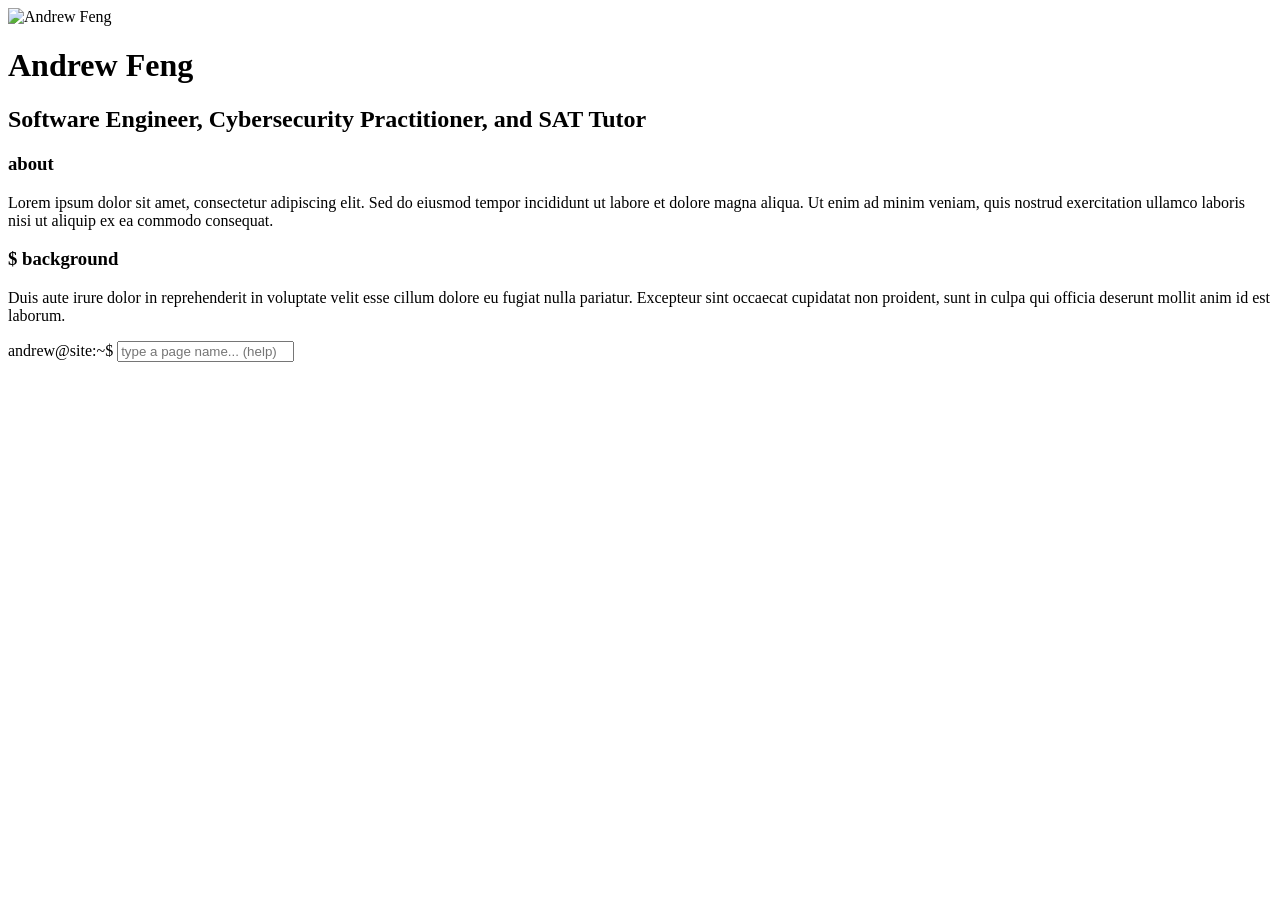
==== index.html @ 3ebfc614 "html" ====
<!DOCTYPE html>
<html lang="en">
<head>
    <meta charset="UTF-8">
    <meta name="viewport" content="width=device-width, initial-scale=1.0">
    <title>Andrew Feng</title>
    <link rel="preconnect" href="https://fonts.googleapis.com">
    <link href="https://fonts.googleapis.com/css2?family=JetBrains+Mono:wght@400;600;700&display=swap" rel="stylesheet">
    <link rel="stylesheet" href="index.css">
</head>
<body>

    <img class="profile-photo" src="profile.jpg" alt="Andrew Feng">

    <h1>Andrew Feng</h1>
    <h2>Software Engineer, Cybersecurity Practitioner, and SAT Tutor</h2>

    <section>
        <h3>about</h3>
        <p>Lorem ipsum dolor sit amet, consectetur adipiscing elit. Sed do eiusmod tempor incididunt ut labore et dolore magna aliqua. Ut enim ad minim veniam, quis nostrud exercitation ullamco laboris nisi ut aliquip ex ea commodo consequat.</p>
    </section>

    <section>
        <h3>$ background</h3>
        <p>Duis aute irure dolor in reprehenderit in voluptate velit esse cillum dolore eu fugiat nulla pariatur. Excepteur sint occaecat cupidatat non proident, sunt in culpa qui officia deserunt mollit anim id est laborum.</p>
    </section>

    <div id="terminalBar">
        <div id="terminalOutput"></div>
        <div class="terminal-prompt-row">
            <span class="terminal-prompt">andrew@site:~$</span>
            <input type="text" id="terminalInput" autocomplete="off" placeholder="type a page name... (help)">
        </div>
    </div>

    <script src="terminal.js"></script>
</body>
</html>
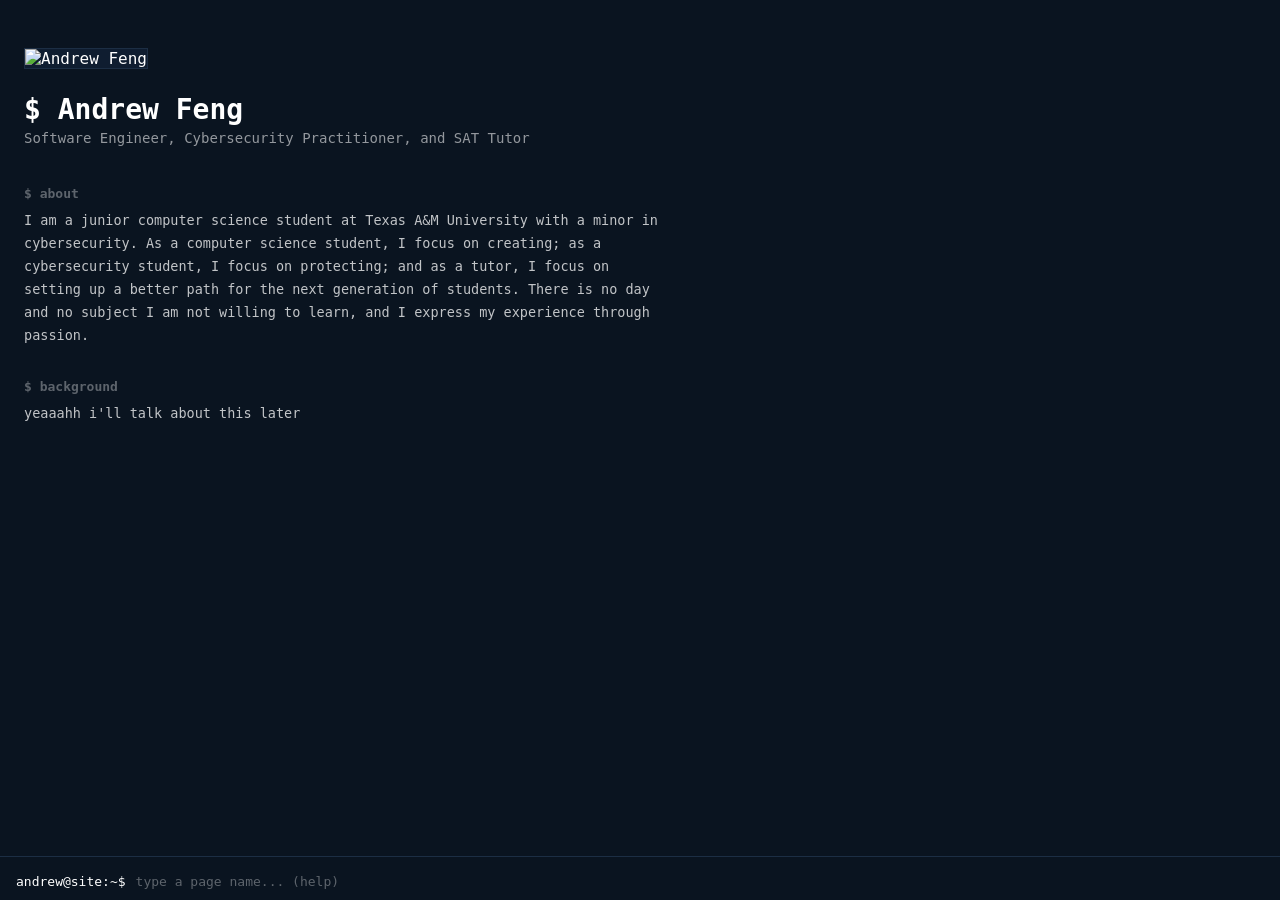
==== commit 5b1a9e1f: "Updated filler text with preliminary descriptions" ====
--- a/index.html
+++ b/index.html
@@ -12,17 +12,17 @@
 
     <img class="profile-photo" src="profile.jpg" alt="Andrew Feng">
 
-    <h1>Andrew Feng</h1>
+    <h1>$ Andrew Feng</h1>
     <h2>Software Engineer, Cybersecurity Practitioner, and SAT Tutor</h2>
 
     <section>
-        <h3>about</h3>
-        <p>Lorem ipsum dolor sit amet, consectetur adipiscing elit. Sed do eiusmod tempor incididunt ut labore et dolore magna aliqua. Ut enim ad minim veniam, quis nostrud exercitation ullamco laboris nisi ut aliquip ex ea commodo consequat.</p>
+        <h3>$ about</h3>
+        <p>I am a junior computer science student at Texas A&M University with a minor in cybersecurity. As a computer science student, I focus on creating; as a cybersecurity student, I focus on protecting; and as a tutor, I focus on setting up a better path for the next generation of students. There is no day and no subject I am not willing to learn, and I express my experience through passion. </p>
     </section>
 
     <section>
         <h3>$ background</h3>
-        <p>Duis aute irure dolor in reprehenderit in voluptate velit esse cillum dolore eu fugiat nulla pariatur. Excepteur sint occaecat cupidatat non proident, sunt in culpa qui officia deserunt mollit anim id est laborum.</p>
+        <p>yeaaahh i'll talk about this later</p>
     </section>
 
     <div id="terminalBar">
--- a/index.css
+++ b/index.css
@@ -0,0 +1,105 @@
+/* ---------- Base (repeated per page -- see terminal.js note in README) ---------- */
+
+* { box-sizing: border-box; }
+
+body {
+    margin: 0;
+    background: #0a1420;
+    color: #ffffff;
+    font-family: 'JetBrains Mono', ui-monospace, 'SF Mono', 'Cascadia Code', Consolas, monospace;
+    padding: 48px 24px 110px; /* bottom padding clears the fixed terminal bar */
+}
+
+/* ---------- Terminal bar (fixed to bottom, same on every page) ---------- */
+
+#terminalBar {
+    position: fixed;
+    bottom: 0;
+    left: 0;
+    right: 0;
+    background: #0a1420;
+    border-top: 1px solid #1c2e44;
+    z-index: 100;
+}
+
+#terminalOutput {
+    max-height: 120px;
+    overflow-y: auto;
+    padding: 6px 16px 0;
+}
+
+.terminal-line {
+    font-size: 12px;
+    color: rgba(255, 255, 255, 0.56);
+    padding: 2px 0;
+}
+
+.terminal-prompt-row {
+    display: flex;
+    align-items: center;
+    padding: 10px 16px;
+    gap: 8px;
+}
+
+.terminal-prompt {
+    font-size: 13px;
+    color: #ffffff;
+    white-space: nowrap;
+}
+
+#terminalInput {
+    flex: 1;
+    background: transparent;
+    border: none;
+    outline: none;
+    color: #ffffff;
+    font-family: inherit;
+    font-size: 13px;
+    caret-color: #ffffff;
+}
+
+#terminalInput::placeholder {
+    color: rgba(255, 255, 255, 0.34);
+}
+
+/* ---------- Home page content ---------- */
+
+.profile-photo {
+    width: 160px;
+    height: 160px;
+    object-fit: cover;
+    background: #0f1d30;
+    border: 1px solid #1c2e44;
+    margin-bottom: 24px;
+}
+
+h1 {
+    font-size: 28px;
+    margin: 0 0 4px;
+}
+
+h2 {
+    font-size: 14px;
+    font-weight: 400;
+    color: rgba(255, 255, 255, 0.56);
+    margin: 0 0 40px;
+}
+
+section {
+    max-width: 640px;
+    margin-bottom: 32px;
+}
+
+section h3 {
+    font-size: 13px;
+    color: rgba(255, 255, 255, 0.34);
+    margin: 0 0 8px;
+    font-weight: 600;
+}
+
+section p {
+    font-size: 13.5px;
+    line-height: 1.7;
+    color: rgba(255, 255, 255, 0.75);
+    margin: 0;
+}
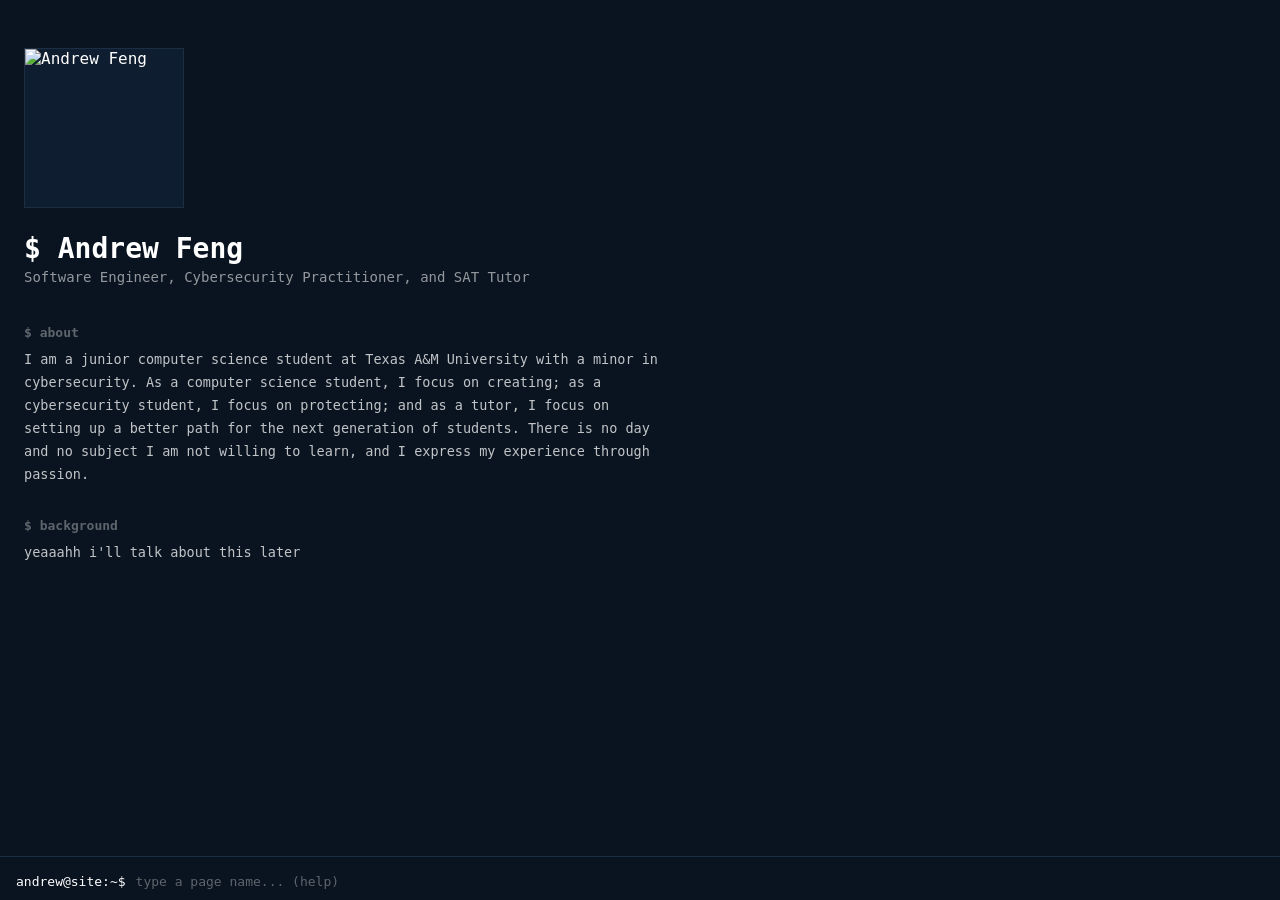
==== commit 75ac0230: "total rework" ====
--- a/index.html
+++ b/index.html
@@ -6,24 +6,41 @@
     <title>Andrew Feng</title>
     <link rel="preconnect" href="https://fonts.googleapis.com">
     <link href="https://fonts.googleapis.com/css2?family=JetBrains+Mono:wght@400;600;700&display=swap" rel="stylesheet">
-    <link rel="stylesheet" href="index.css">
+    <link id="themeStylesheet" rel="stylesheet" href="stylesheet.css">
 </head>
-<body>
+<body class="home-page">
 
-    <img class="profile-photo" src="profile.jpg" alt="Andrew Feng">
+    <header class="site-hero">
+        <img class="hero-image" src="profile.jpg" alt="Andrew Feng">
+        <div class="hero-overlay">
+            <h1 class="hero-title home-title">Andrew Feng</h1>
+            <p class="hero-subtitle">Software Engineer, Cybersecurity Practitioner, and SAT Tutor</p>
+        </div>
+    </header>
 
-    <h1>$ Andrew Feng</h1>
-    <h2>Software Engineer, Cybersecurity Practitioner, and SAT Tutor</h2>
+    <nav class="site-nav" aria-label="Primary navigation">
+        <div class="site-nav-inner">
+            <a href="index.html">Home</a>
+            <a href="portfolio.html">Portfolio</a>
+            <a href="qualifications.html">Qualifications</a>
+            <a href="activities.html">Activities</a>
+            <a href="sandbox.html">Sandbox</a>
+            <span class="nav-spacer"></span>
+            <a href="#" data-theme-toggle>Terminal Style</a>
+        </div>
+    </nav>
 
-    <section>
-        <h3>$ about</h3>
-        <p>I am a junior computer science student at Texas A&M University with a minor in cybersecurity. As a computer science student, I focus on creating; as a cybersecurity student, I focus on protecting; and as a tutor, I focus on setting up a better path for the next generation of students. There is no day and no subject I am not willing to learn, and I express my experience through passion. </p>
-    </section>
+    <main class="page-content">
+        <section>
+            <h3>about</h3>
+            <p>I am a junior computer science student at Texas A&amp;M University with a minor in cybersecurity. As a computer science student, I focus on creating; as a cybersecurity student, I focus on protecting; and as a tutor, I focus on setting up a better path for the next generation of students. There is no day and no subject I am not willing to learn, and I express my experience through passion.</p>
+        </section>
 
-    <section>
-        <h3>$ background</h3>
-        <p>yeaaahh i'll talk about this later</p>
-    </section>
+        <section>
+            <h3>background</h3>
+            <p>yeaaahh i'll talk about this later</p>
+        </section>
+    </main>
 
     <div id="terminalBar">
         <div id="terminalOutput"></div>
@@ -33,6 +50,6 @@
         </div>
     </div>
 
-    <script src="terminal.js"></script>
+    <script src="site.js"></script>
 </body>
-</html>+</html>
--- a/stylesheet.css
+++ b/stylesheet.css
@@ -0,0 +1,385 @@
+:root {
+    --paper: #f4f1e9;
+    --ink: #171715;
+    --muted: #68645d;
+    --rule: #c9c3b8;
+    --accent: #6a2935;
+    --nav: #f4f1e9;
+    --content-width: 980px;
+    --wide-width: 1120px;
+}
+
+* {
+    box-sizing: border-box;
+}
+
+html {
+    background: var(--paper);
+}
+
+body {
+    margin: 0;
+    background: var(--paper);
+    color: var(--ink);
+    font-family: Arial, Helvetica, sans-serif;
+    font-size: 16px;
+    line-height: 1.65;
+}
+
+::selection {
+    background: #d9c7ca;
+    color: var(--ink);
+}
+
+a {
+    color: inherit;
+    text-underline-offset: 3px;
+}
+
+.site-hero {
+    position: relative;
+    min-height: 430px;
+    overflow: hidden;
+    background: #292824;
+}
+
+.site-hero::after {
+    content: "";
+    position: absolute;
+    inset: 0;
+    z-index: 1;
+    background: rgba(0, 0, 0, 0.46);
+    pointer-events: none;
+}
+
+.hero-image {
+    position: absolute;
+    inset: 0;
+    width: 100%;
+    height: 100%;
+    object-fit: cover;
+    object-position: center 32%;
+}
+
+.hero-overlay {
+    position: absolute;
+    right: 24px;
+    bottom: 42px;
+    left: 24px;
+    z-index: 2;
+    width: min(calc(100% - 48px), var(--wide-width));
+    margin: 0 auto;
+    color: #ffffff;
+}
+
+.hero-site-name {
+    margin: 0 0 10px;
+    font-size: 12px;
+    font-weight: 700;
+    letter-spacing: 0.15em;
+    text-transform: uppercase;
+}
+
+.hero-title {
+    max-width: 900px;
+    margin: 0;
+    font-family: Georgia, 'Times New Roman', serif;
+    font-size: clamp(48px, 7vw, 86px);
+    font-weight: 400;
+    letter-spacing: -0.045em;
+    line-height: 0.96;
+}
+
+.home-title {
+    font-size: clamp(56px, 8vw, 96px);
+}
+
+.hero-subtitle {
+    max-width: 720px;
+    margin: 18px 0 0;
+    color: rgba(255, 255, 255, 0.9);
+    font-family: Georgia, 'Times New Roman', serif;
+    font-size: 18px;
+    line-height: 1.5;
+}
+
+.home-page .hero-subtitle {
+    max-width: 650px;
+    font-family: Arial, Helvetica, sans-serif;
+    font-size: 16px;
+    font-weight: 700;
+    letter-spacing: 0.01em;
+}
+
+.site-nav {
+    position: sticky;
+    top: 0;
+    z-index: 100;
+    border-top: 1px solid var(--ink);
+    border-bottom: 1px solid var(--ink);
+    background: var(--nav);
+}
+
+.site-nav-inner {
+    display: flex;
+    align-items: center;
+    gap: 26px;
+    width: min(calc(100% - 48px), var(--wide-width));
+    min-height: 48px;
+    margin: 0 auto;
+}
+
+.site-nav a {
+    color: var(--ink);
+    font-size: 13px;
+    font-weight: 700;
+    text-decoration: none;
+}
+
+.site-nav a:hover {
+    color: var(--accent);
+    text-decoration: underline;
+    text-decoration-thickness: 1px;
+}
+
+.nav-spacer {
+    flex: 1;
+}
+
+[data-theme-toggle] {
+    white-space: nowrap;
+}
+
+.page-content {
+    width: min(calc(100% - 48px), var(--content-width));
+    margin: 48px auto 100px;
+}
+
+.main-text {
+    max-width: 760px;
+    color: var(--ink);
+    font-size: 16px;
+    line-height: 1.75;
+}
+
+.main-text p {
+    margin: 0 0 24px;
+}
+
+.main-text ul {
+    margin: 0 0 28px;
+    padding-left: 22px;
+}
+
+.main-text li {
+    margin: 5px 0;
+}
+
+section {
+    max-width: 760px;
+    margin: 0 0 46px;
+    padding-top: 15px;
+    border-top: 1px solid var(--rule);
+}
+
+section h3 {
+    margin: 0 0 12px;
+    color: var(--muted);
+    font-size: 12px;
+    font-weight: 700;
+    letter-spacing: 0.13em;
+    text-transform: uppercase;
+}
+
+section p {
+    margin: 0;
+    font-family: Georgia, 'Times New Roman', serif;
+    font-size: 20px;
+    line-height: 1.65;
+}
+
+.portfolio-grid {
+    max-width: 900px;
+    border-bottom: 1px solid var(--rule);
+}
+
+.portfolio-item {
+    display: grid;
+    grid-template-columns: minmax(240px, 320px) 1fr;
+    grid-template-rows: auto 1fr;
+    column-gap: 32px;
+    align-items: start;
+    padding: 26px 0;
+    border-top: 1px solid var(--rule);
+    color: inherit;
+    text-decoration: none;
+}
+
+.portfolio-item img {
+    grid-row: 1 / span 2;
+    display: block;
+    width: 100%;
+    aspect-ratio: 16 / 10;
+    border: 1px solid var(--rule);
+    background: #ddd7cc;
+    object-fit: cover;
+}
+
+.portfolio-title {
+    align-self: end;
+    margin: 2px 0 8px;
+    font-family: Georgia, 'Times New Roman', serif;
+    font-size: 28px;
+    line-height: 1.15;
+}
+
+.portfolio-caption {
+    max-width: 500px;
+    color: var(--muted);
+    font-size: 14px;
+    line-height: 1.55;
+}
+
+.portfolio-item:hover .portfolio-title {
+    color: var(--accent);
+    text-decoration: underline;
+    text-decoration-thickness: 1px;
+}
+
+.activities-list {
+    max-width: 850px;
+    border-bottom: 1px solid var(--rule);
+}
+
+.activity-item {
+    display: grid;
+    grid-template-columns: minmax(190px, 0.7fr) 1fr;
+    gap: 30px;
+    padding: 22px 0;
+    border-top: 1px solid var(--rule);
+}
+
+.activity-title {
+    font-family: Georgia, 'Times New Roman', serif;
+    font-size: 22px;
+    line-height: 1.25;
+}
+
+.activity-desc {
+    color: var(--muted);
+    font-size: 15px;
+    line-height: 1.6;
+}
+
+.activities-page .main-text {
+    margin-top: 34px;
+}
+
+.quals-list {
+    display: flex;
+    flex-wrap: wrap;
+    max-width: 850px;
+    margin: 0 0 42px;
+    border-top: 1px solid var(--rule);
+    border-bottom: 1px solid var(--rule);
+}
+
+.quals-list a {
+    display: block;
+    padding: 13px 24px 13px 0;
+    color: var(--ink);
+    font-size: 14px;
+    font-weight: 700;
+    text-decoration: underline;
+}
+
+.quals-list a + a {
+    padding-left: 24px;
+    border-left: 1px solid var(--rule);
+}
+
+.quals-list a:hover {
+    color: var(--accent);
+}
+
+#main-body {
+    max-width: 760px;
+}
+
+#main-body h2 {
+    margin: 0 0 12px;
+    font-family: Georgia, 'Times New Roman', serif;
+    font-size: 32px;
+    font-weight: 400;
+    line-height: 1.2;
+}
+
+#main-body p {
+    color: var(--muted);
+}
+
+#terminalBar {
+    display: none !important;
+}
+
+@media (max-width: 760px) {
+    .site-hero {
+        min-height: 360px;
+    }
+
+    .hero-overlay {
+        right: 18px;
+        bottom: 30px;
+        left: 18px;
+        width: min(calc(100% - 36px), var(--wide-width));
+    }
+
+    .site-nav-inner {
+        gap: 18px;
+        width: calc(100% - 28px);
+        overflow-x: auto;
+        white-space: nowrap;
+        scrollbar-width: none;
+    }
+
+    .site-nav-inner::-webkit-scrollbar {
+        display: none;
+    }
+
+    .nav-spacer {
+        min-width: 10px;
+    }
+
+    .page-content {
+        width: calc(100% - 36px);
+        margin-top: 36px;
+    }
+
+    .portfolio-item,
+    .activity-item {
+        display: block;
+    }
+
+    .portfolio-item img {
+        margin-bottom: 16px;
+    }
+
+    .activity-desc {
+        margin-top: 7px;
+    }
+
+    .quals-list {
+        display: block;
+    }
+
+    .quals-list a,
+    .quals-list a + a {
+        padding: 11px 0;
+        border-left: 0;
+        border-top: 1px solid var(--rule);
+    }
+
+    .quals-list a:first-child {
+        border-top: 0;
+    }
+}
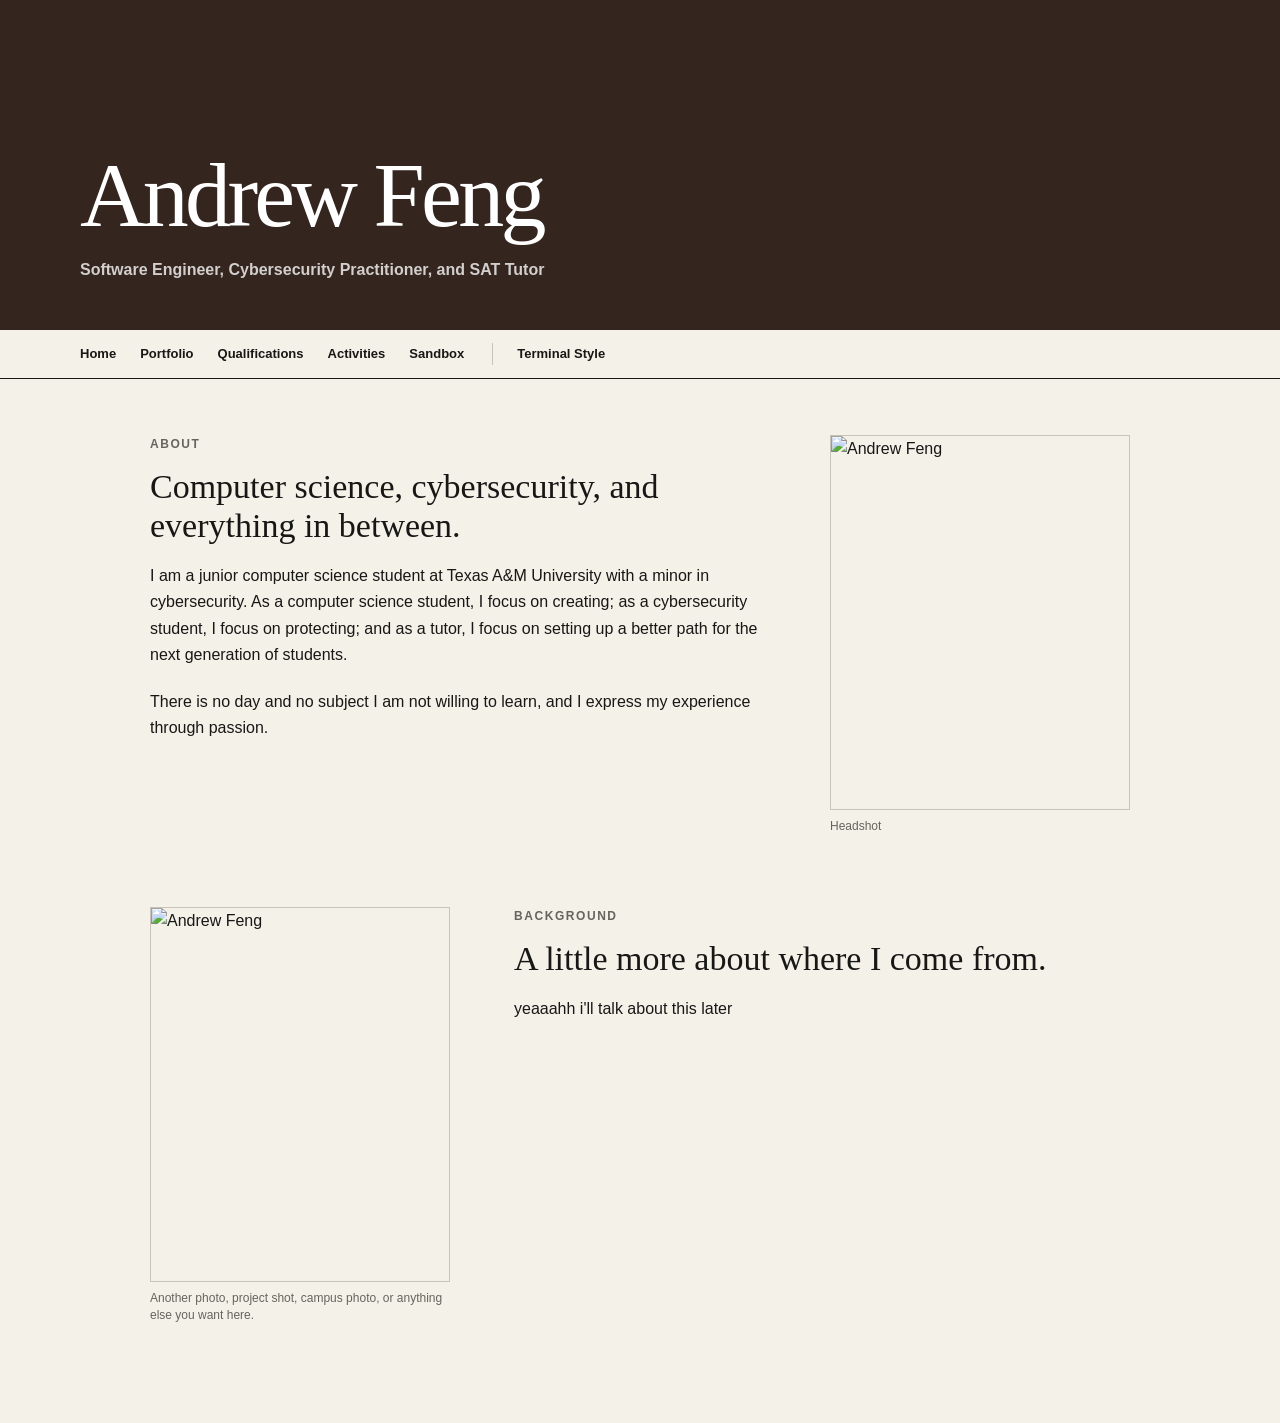
==== commit 51e6a046: "Rewrote all text on HTML pages, added profile picture" ====
--- a/index.html
+++ b/index.html
@@ -8,48 +8,85 @@
     <link href="https://fonts.googleapis.com/css2?family=JetBrains+Mono:wght@400;600;700&display=swap" rel="stylesheet">
     <link id="themeStylesheet" rel="stylesheet" href="stylesheet.css">
 </head>
+
 <body class="home-page">
 
-    <header class="site-hero">
-        <img class="hero-image" src="profile.jpg" alt="Andrew Feng">
-        <div class="hero-overlay">
-            <h1 class="hero-title home-title">Andrew Feng</h1>
-            <p class="hero-subtitle">Software Engineer, Cybersecurity Practitioner, and SAT Tutor</p>
+<header class="site-hero">
+    <div class="hero-overlay">
+        <h1 class="hero-title home-title">Andrew Feng</h1>
+        <p class="hero-subtitle">Software Engineer, Cybersecurity Practitioner, and SAT Tutor</p>
+    </div>
+</header>
+
+<nav class="site-nav" aria-label="Primary navigation">
+    <div class="site-nav-inner">
+        <a href="index.html">Home</a>
+        <a href="portfolio.html">Portfolio</a>
+        <a href="qualifications.html">Qualifications</a>
+        <a href="activities.html">Activities</a>
+        <a href="sandbox.html">Sandbox</a>
+        <span class="nav-spacer"></span>
+        <a href="#" data-theme-toggle>Terminal Style</a>
+    </div>
+</nav>
+
+<main class="page-content">
+
+    <section class="content-split">
+        <div class="split-text">
+            <h3>About</h3>
+            <h2>Computer science, cybersecurity, and everything in between.</h2>
+
+            <p>
+                I am a junior computer science student at Texas A&amp;M University with a minor in cybersecurity.
+                As a computer science student, I focus on creating; as a cybersecurity student, I focus on protecting;
+                and as a tutor, I focus on setting up a better path for the next generation of students.
+            </p>
+
+            <p>
+                There is no day and no subject I am not willing to learn, and I express my experience through passion.
+            </p>
         </div>
-    </header>
 
-    <nav class="site-nav" aria-label="Primary navigation">
-        <div class="site-nav-inner">
-            <a href="index.html">Home</a>
-            <a href="portfolio.html">Portfolio</a>
-            <a href="qualifications.html">Qualifications</a>
-            <a href="activities.html">Activities</a>
-            <a href="sandbox.html">Sandbox</a>
-            <span class="nav-spacer"></span>
-            <a href="#" data-theme-toggle>Terminal Style</a>
+        <div class="split-photo professional-only">
+            <img src="media/profile.jpg" alt="Andrew Feng">
+            <div class="photo-caption">Headshot</div>
         </div>
-    </nav>
+    </section>
 
-    <main class="page-content">
-        <section>
-            <h3>about</h3>
-            <p>I am a junior computer science student at Texas A&amp;M University with a minor in cybersecurity. As a computer science student, I focus on creating; as a cybersecurity student, I focus on protecting; and as a tutor, I focus on setting up a better path for the next generation of students. There is no day and no subject I am not willing to learn, and I express my experience through passion.</p>
-        </section>
+    <section class="content-split reverse">
+        <div class="split-photo professional-only">
+            <img src="media/index-2.jpg" alt="Andrew Feng">
+            <div class="photo-caption">Another photo, project shot, campus photo, or anything else you want here.</div>
+        </div>
 
-        <section>
-            <h3>background</h3>
-            <p>yeaaahh i'll talk about this later</p>
-        </section>
-    </main>
+        <div class="split-text">
+            <h3>Background</h3>
+            <h2>A little more about where I come from.</h2>
 
-    <div id="terminalBar">
-        <div id="terminalOutput"></div>
-        <div class="terminal-prompt-row">
-            <span class="terminal-prompt">andrew@site:~$</span>
-            <input type="text" id="terminalInput" autocomplete="off" placeholder="type a page name... (help)">
+            <p>
+                yeaaahh i'll talk about this later
+            </p>
         </div>
+    </section>
+
+</main>
+
+<div id="terminalBar">
+    <div id="terminalOutput"></div>
+
+    <div class="terminal-prompt-row">
+        <span class="terminal-prompt">andrew@site:~$</span>
+        <input
+            type="text"
+            id="terminalInput"
+            autocomplete="off"
+            placeholder="type a page name... (help)"
+        >
     </div>
+</div>
 
-    <script src="site.js"></script>
+<script src="site.js"></script>
+
 </body>
-</html>
+</html>
--- a/stylesheet.css
+++ b/stylesheet.css
@@ -3,6 +3,8 @@
     --ink: #171715;
     --muted: #68645d;
     --rule: #c9c3b8;
+    --brown: #34251f;
+    --brown-light: #4a352c;
     --accent: #6a2935;
     --nav: #f4f1e9;
     --content-width: 980px;
@@ -37,43 +39,22 @@
 }
 
 .site-hero {
-    position: relative;
-    min-height: 430px;
-    overflow: hidden;
-    background: #292824;
-}
-
-.site-hero::after {
-    content: "";
-    position: absolute;
-    inset: 0;
-    z-index: 1;
-    background: rgba(0, 0, 0, 0.46);
-    pointer-events: none;
-}
-
-.hero-image {
-    position: absolute;
-    inset: 0;
-    width: 100%;
-    height: 100%;
-    object-fit: cover;
-    object-position: center 32%;
+    display: flex;
+    align-items: flex-end;
+    min-height: 330px;
+    padding: 64px 24px 48px;
+    background: var(--brown);
+    color: #ffffff;
 }
 
 .hero-overlay {
-    position: absolute;
-    right: 24px;
-    bottom: 42px;
-    left: 24px;
-    z-index: 2;
-    width: min(calc(100% - 48px), var(--wide-width));
+    width: min(100%, var(--wide-width));
     margin: 0 auto;
-    color: #ffffff;
 }
 
 .hero-site-name {
     margin: 0 0 10px;
+    color: rgba(255, 255, 255, 0.7);
     font-size: 12px;
     font-weight: 700;
     letter-spacing: 0.15em;
@@ -83,22 +64,22 @@
 .hero-title {
     max-width: 900px;
     margin: 0;
-    font-family: Georgia, 'Times New Roman', serif;
-    font-size: clamp(48px, 7vw, 86px);
+    font-family: Georgia, "Times New Roman", serif;
+    font-size: clamp(48px, 7vw, 82px);
     font-weight: 400;
-    letter-spacing: -0.045em;
-    line-height: 0.96;
+    letter-spacing: -0.04em;
+    line-height: 0.98;
 }
 
 .home-title {
-    font-size: clamp(56px, 8vw, 96px);
+    font-size: clamp(56px, 8vw, 92px);
 }
 
 .hero-subtitle {
     max-width: 720px;
     margin: 18px 0 0;
-    color: rgba(255, 255, 255, 0.9);
-    font-family: Georgia, 'Times New Roman', serif;
+    color: rgba(255, 255, 255, 0.78);
+    font-family: Georgia, "Times New Roman", serif;
     font-size: 18px;
     line-height: 1.5;
 }
@@ -108,14 +89,12 @@
     font-family: Arial, Helvetica, sans-serif;
     font-size: 16px;
     font-weight: 700;
-    letter-spacing: 0.01em;
 }
 
 .site-nav {
     position: sticky;
     top: 0;
     z-index: 100;
-    border-top: 1px solid var(--ink);
     border-bottom: 1px solid var(--ink);
     background: var(--nav);
 }
@@ -123,7 +102,7 @@
 .site-nav-inner {
     display: flex;
     align-items: center;
-    gap: 26px;
+    gap: 24px;
     width: min(calc(100% - 48px), var(--wide-width));
     min-height: 48px;
     margin: 0 auto;
@@ -143,46 +122,54 @@
 }
 
 .nav-spacer {
-    flex: 1;
+    display: none;
 }
 
 [data-theme-toggle] {
+    margin-left: 4px;
+    padding-left: 24px;
+    border-left: 1px solid var(--rule);
     white-space: nowrap;
 }
 
 .page-content {
     width: min(calc(100% - 48px), var(--content-width));
-    margin: 48px auto 100px;
-}
-
-.main-text {
-    max-width: 760px;
-    color: var(--ink);
-    font-size: 16px;
-    line-height: 1.75;
-}
-
-.main-text p {
-    margin: 0 0 24px;
-}
-
-.main-text ul {
-    margin: 0 0 28px;
-    padding-left: 22px;
-}
-
-.main-text li {
-    margin: 5px 0;
-}
-
-section {
-    max-width: 760px;
-    margin: 0 0 46px;
-    padding-top: 15px;
-    border-top: 1px solid var(--rule);
-}
-
-section h3 {
+    margin: 56px auto 100px;
+}
+
+.content-split {
+    display: grid;
+    grid-template-columns: minmax(0, 1fr) 300px;
+    gap: 64px;
+    align-items: start;
+    margin-bottom: 72px;
+}
+
+.content-split.reverse {
+    grid-template-columns: 300px minmax(0, 1fr);
+}
+
+.content-split.reverse .split-photo {
+    grid-column: 1;
+}
+
+.content-split.reverse .split-text {
+    grid-column: 2;
+}
+
+.split-text {
+    min-width: 0;
+}
+
+.split-text h2 {
+    margin: 0 0 18px;
+    font-family: Georgia, "Times New Roman", serif;
+    font-size: 34px;
+    font-weight: 400;
+    line-height: 1.15;
+}
+
+.split-text h3 {
     margin: 0 0 12px;
     color: var(--muted);
     font-size: 12px;
@@ -191,25 +178,61 @@
     text-transform: uppercase;
 }
 
-section p {
-    margin: 0;
-    font-family: Georgia, 'Times New Roman', serif;
-    font-size: 20px;
-    line-height: 1.65;
+.split-text p {
+    margin: 0 0 20px;
+}
+
+.split-photo {
+    width: 100%;
+}
+
+.split-photo img {
+    display: block;
+    width: 100%;
+    aspect-ratio: 4 / 5;
+    border: 1px solid var(--rule);
+    object-fit: cover;
+}
+
+.photo-caption {
+    margin-top: 8px;
+    color: var(--muted);
+    font-size: 12px;
+    line-height: 1.4;
+}
+
+.main-text {
+    max-width: 760px;
+    color: var(--ink);
+    font-size: 16px;
+    line-height: 1.75;
+}
+
+.main-text p {
+    margin: 0 0 24px;
+}
+
+.main-text ul {
+    margin: 0 0 28px;
+    padding-left: 22px;
+}
+
+.main-text li {
+    margin: 5px 0;
 }
 
 .portfolio-grid {
-    max-width: 900px;
+    max-width: 960px;
     border-bottom: 1px solid var(--rule);
 }
 
 .portfolio-item {
     display: grid;
-    grid-template-columns: minmax(240px, 320px) 1fr;
+    grid-template-columns: minmax(240px, 340px) 1fr;
     grid-template-rows: auto 1fr;
-    column-gap: 32px;
+    column-gap: 36px;
     align-items: start;
-    padding: 26px 0;
+    padding: 30px 0;
     border-top: 1px solid var(--rule);
     color: inherit;
     text-decoration: none;
@@ -227,9 +250,9 @@
 
 .portfolio-title {
     align-self: end;
-    margin: 2px 0 8px;
-    font-family: Georgia, 'Times New Roman', serif;
-    font-size: 28px;
+    margin: 4px 0 8px;
+    font-family: Georgia, "Times New Roman", serif;
+    font-size: 30px;
     line-height: 1.15;
 }
 
@@ -247,21 +270,22 @@
 }
 
 .activities-list {
-    max-width: 850px;
+    max-width: 960px;
     border-bottom: 1px solid var(--rule);
 }
 
 .activity-item {
     display: grid;
-    grid-template-columns: minmax(190px, 0.7fr) 1fr;
-    gap: 30px;
-    padding: 22px 0;
+    grid-template-columns: 220px 1fr 190px;
+    gap: 32px;
+    align-items: center;
+    padding: 28px 0;
     border-top: 1px solid var(--rule);
 }
 
 .activity-title {
-    font-family: Georgia, 'Times New Roman', serif;
-    font-size: 22px;
+    font-family: Georgia, "Times New Roman", serif;
+    font-size: 24px;
     line-height: 1.25;
 }
 
@@ -271,45 +295,54 @@
     line-height: 1.6;
 }
 
+.activity-photo {
+    display: block;
+    width: 100%;
+    aspect-ratio: 4 / 3;
+    border: 1px solid var(--rule);
+    object-fit: cover;
+}
+
 .activities-page .main-text {
-    margin-top: 34px;
+    margin-top: 40px;
 }
 
 .quals-list {
     display: flex;
     flex-wrap: wrap;
-    max-width: 850px;
-    margin: 0 0 42px;
-    border-top: 1px solid var(--rule);
-    border-bottom: 1px solid var(--rule);
+    align-items: center;
+    margin: 0 0 30px;
 }
 
 .quals-list a {
     display: block;
-    padding: 13px 24px 13px 0;
+    padding: 10px 20px;
+    border: 1px solid var(--rule);
+    border-right: 0;
     color: var(--ink);
     font-size: 14px;
     font-weight: 700;
-    text-decoration: underline;
-}
-
-.quals-list a + a {
-    padding-left: 24px;
-    border-left: 1px solid var(--rule);
+    text-decoration: none;
+}
+
+.quals-list a:first-child {
+    border-radius: 4px 0 0 4px;
+}
+
+.quals-list a:last-child {
+    border-right: 1px solid var(--rule);
+    border-radius: 0 4px 4px 0;
 }
 
 .quals-list a:hover {
+    background: #e8e3da;
     color: var(--accent);
 }
 
-#main-body {
-    max-width: 760px;
-}
-
 #main-body h2 {
-    margin: 0 0 12px;
-    font-family: Georgia, 'Times New Roman', serif;
-    font-size: 32px;
+    margin: 0 0 14px;
+    font-family: Georgia, "Times New Roman", serif;
+    font-size: 34px;
     font-weight: 400;
     line-height: 1.2;
 }
@@ -322,16 +355,10 @@
     display: none !important;
 }
 
-@media (max-width: 760px) {
+@media (max-width: 800px) {
     .site-hero {
-        min-height: 360px;
-    }
-
-    .hero-overlay {
-        right: 18px;
-        bottom: 30px;
-        left: 18px;
-        width: min(calc(100% - 36px), var(--wide-width));
+        min-height: 280px;
+        padding: 48px 18px 36px;
     }
 
     .site-nav-inner {
@@ -346,40 +373,70 @@
         display: none;
     }
 
-    .nav-spacer {
-        min-width: 10px;
+    [data-theme-toggle] {
+        padding-left: 18px;
     }
 
     .page-content {
         width: calc(100% - 36px);
-        margin-top: 36px;
-    }
-
-    .portfolio-item,
+        margin-top: 40px;
+    }
+
+    .content-split,
+    .content-split.reverse {
+        display: flex;
+        flex-direction: column;
+        gap: 28px;
+        margin-bottom: 56px;
+    }
+
+    .content-split.reverse .split-photo,
+    .content-split.reverse .split-text {
+        grid-column: auto;
+    }
+
+    .split-photo {
+        max-width: 420px;
+    }
+
+    .portfolio-item {
+        display: block;
+    }
+
+    .portfolio-item img {
+        margin-bottom: 18px;
+    }
+
     .activity-item {
-        display: block;
-    }
-
-    .portfolio-item img {
-        margin-bottom: 16px;
-    }
-
-    .activity-desc {
-        margin-top: 7px;
+        grid-template-columns: 1fr;
+        gap: 10px;
+    }
+
+    .activity-photo {
+        max-width: 320px;
+        margin-top: 8px;
     }
 
     .quals-list {
-        display: block;
+        display: flex;
+        flex-direction: column;
+        align-items: stretch;
     }
 
     .quals-list a,
     .quals-list a + a {
-        padding: 11px 0;
-        border-left: 0;
-        border-top: 1px solid var(--rule);
+        padding: 11px 14px;
+        border: 1px solid var(--rule);
+        border-bottom: 0;
+        border-radius: 0;
     }
 
     .quals-list a:first-child {
-        border-top: 0;
-    }
-}
+        border-radius: 4px 4px 0 0;
+    }
+
+    .quals-list a:last-child {
+        border-bottom: 1px solid var(--rule);
+        border-radius: 0 0 4px 4px;
+    }
+}
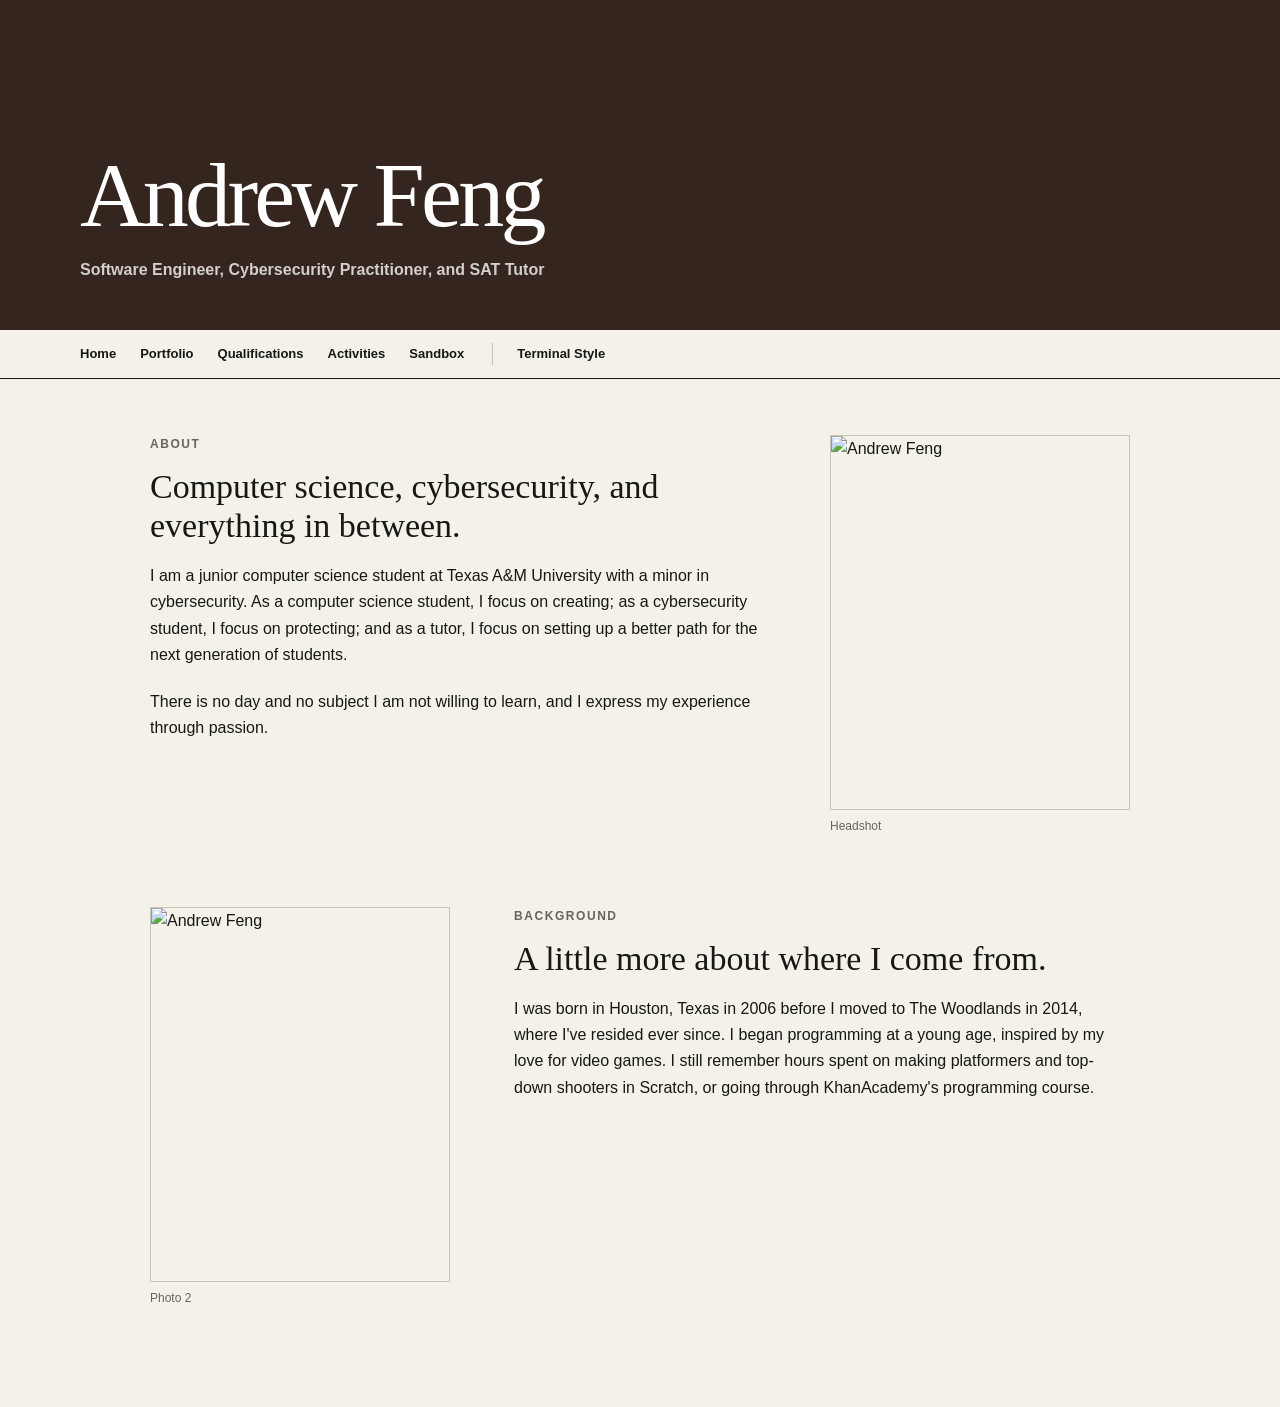
==== commit 476dc193: "More updates to text in INDEX.html" ====
--- a/index.html
+++ b/index.html
@@ -6,7 +6,13 @@
     <title>Andrew Feng</title>
     <link rel="preconnect" href="https://fonts.googleapis.com">
     <link href="https://fonts.googleapis.com/css2?family=JetBrains+Mono:wght@400;600;700&display=swap" rel="stylesheet">
-    <link id="themeStylesheet" rel="stylesheet" href="stylesheet.css">
+    <script>
+        document.write(
+            '<link id="themeStylesheet" rel="stylesheet" href="' +
+            (sessionStorage.getItem("site-theme") === "terminal" ? "terminal.css" : "stylesheet.css") +
+            '">'
+        );
+    </script>
 </head>
 
 <body class="home-page">
@@ -57,7 +63,7 @@
     <section class="content-split reverse">
         <div class="split-photo professional-only">
             <img src="media/index-2.jpg" alt="Andrew Feng">
-            <div class="photo-caption">Another photo, project shot, campus photo, or anything else you want here.</div>
+            <div class="photo-caption">Photo 2</div>
         </div>
 
         <div class="split-text">
@@ -65,7 +71,9 @@
             <h2>A little more about where I come from.</h2>
 
             <p>
-                yeaaahh i'll talk about this later
+                I was born in Houston, Texas in 2006 before I moved to The Woodlands in 2014, where I've resided ever since. 
+                I began programming at a young age, inspired by my love for video games. I still remember hours spent on making platformers
+                and top-down shooters in Scratch, or going through KhanAcademy's programming course.
             </p>
         </div>
     </section>
@@ -89,4 +97,4 @@
 <script src="site.js"></script>
 
 </body>
-</html>+</html>
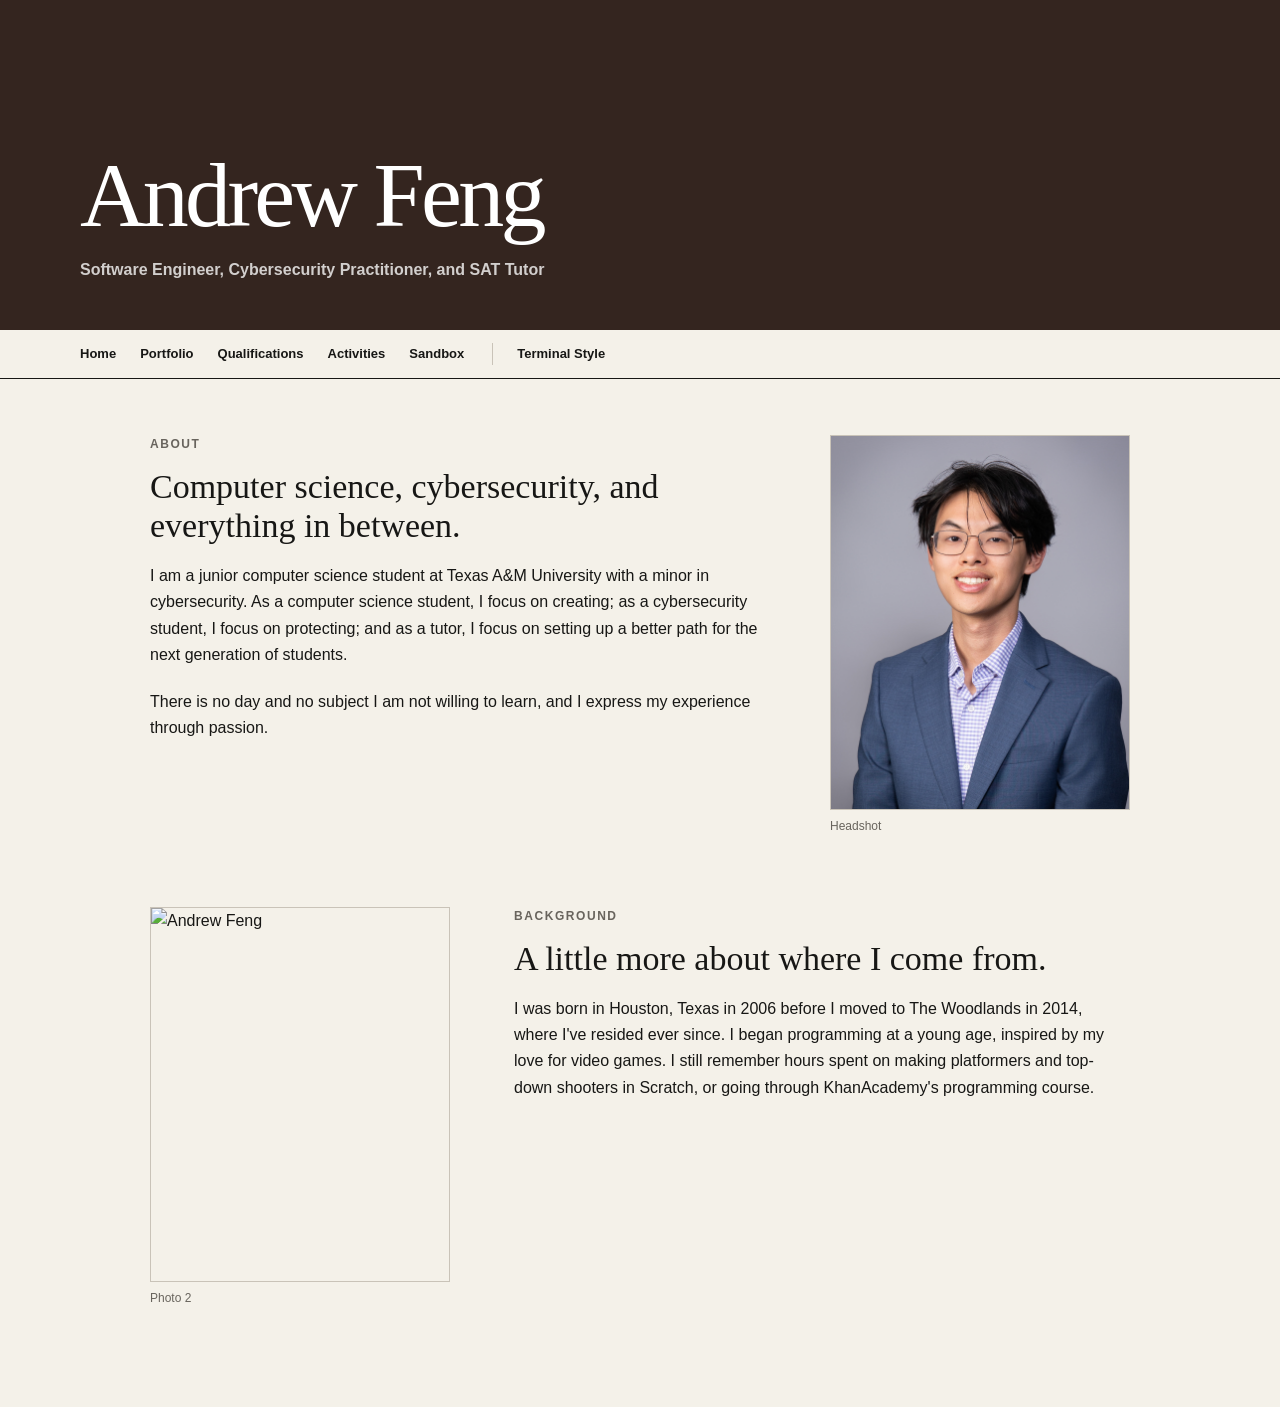
==== commit 9d46f74a: "New media updated" ====
--- a/index.html
+++ b/index.html
@@ -55,7 +55,7 @@
         </div>
 
         <div class="split-photo professional-only">
-            <img src="media/profile.jpg" alt="Andrew Feng">
+            <img src="media/profile_2.jpg" alt="Andrew Feng">
             <div class="photo-caption">Headshot</div>
         </div>
     </section>
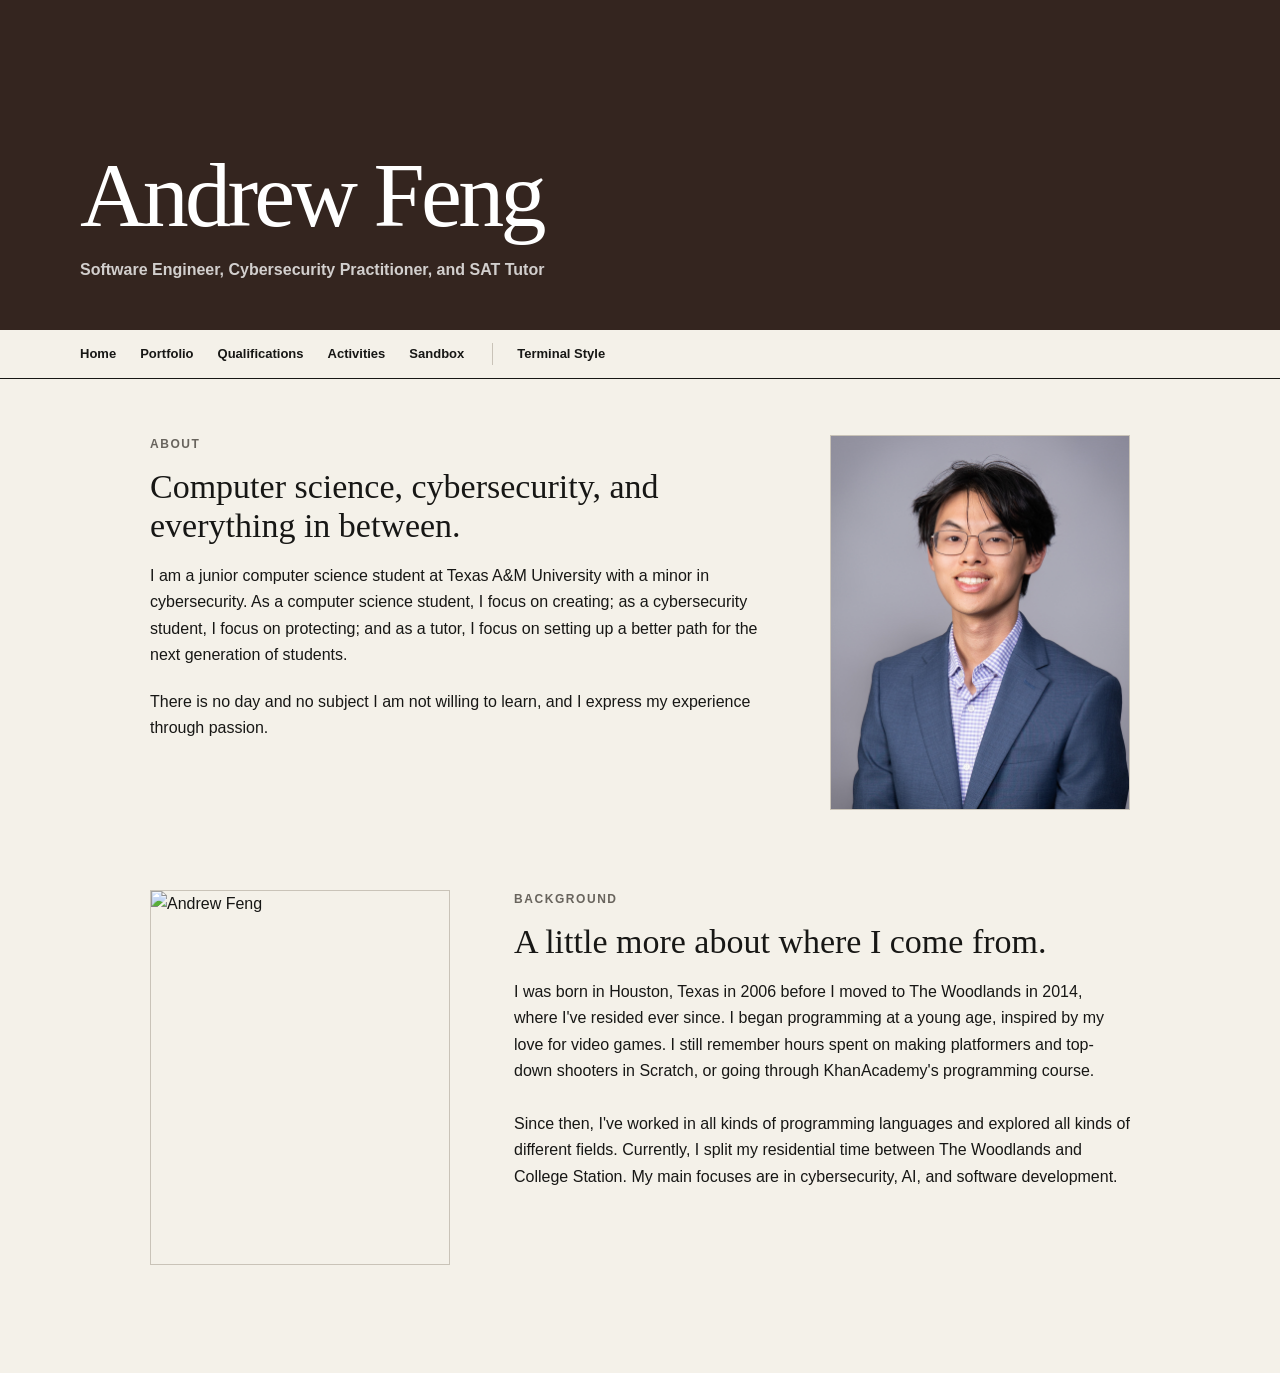
==== commit ba640023: "Added photos. Updated some text. Updated README." ====
--- a/index.html
+++ b/index.html
@@ -56,14 +56,14 @@
 
         <div class="split-photo professional-only">
             <img src="media/profile_2.jpg" alt="Andrew Feng">
-            <div class="photo-caption">Headshot</div>
+            <div class="photo-caption"></div>
         </div>
     </section>
 
     <section class="content-split reverse">
         <div class="split-photo professional-only">
-            <img src="media/index-2.jpg" alt="Andrew Feng">
-            <div class="photo-caption">Photo 2</div>
+            <img src="media/IMG_6893.JPG" alt="Andrew Feng">
+            <div class="photo-caption"></div>
         </div>
 
         <div class="split-text">
@@ -74,6 +74,9 @@
                 I was born in Houston, Texas in 2006 before I moved to The Woodlands in 2014, where I've resided ever since. 
                 I began programming at a young age, inspired by my love for video games. I still remember hours spent on making platformers
                 and top-down shooters in Scratch, or going through KhanAcademy's programming course.
+                <br><br>
+                Since then, I've worked in all kinds of programming languages and explored all kinds of different fields. Currently, I split my residential
+                time between The Woodlands and College Station. My main focuses are in cybersecurity, AI, and software development.
             </p>
         </div>
     </section>
